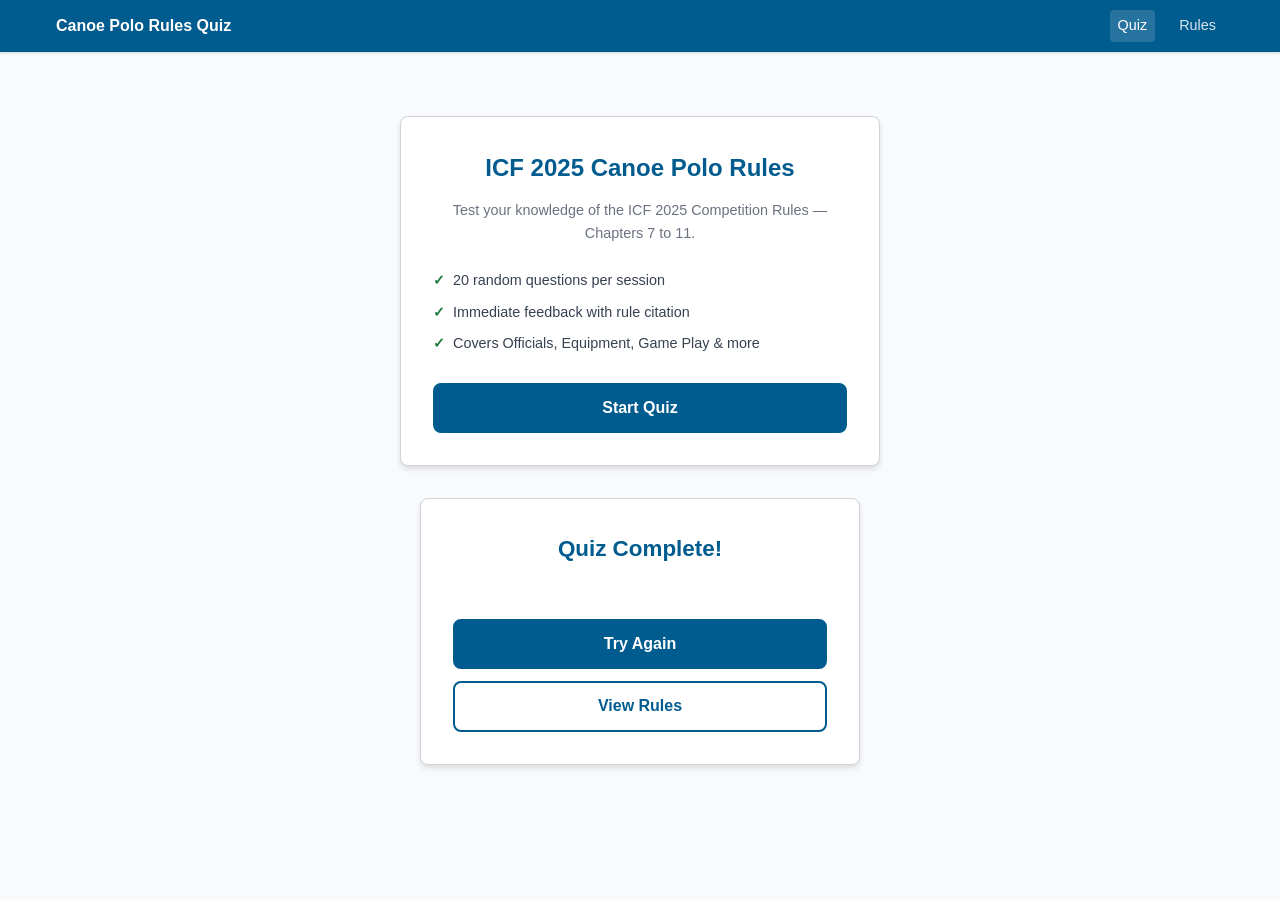
==== docs/index.html @ 1f757c12 "feat: initial Canoe Polo Rules Quiz app Static GitHub Pages app for ICF 2025 canoe polo referee self" ====
<!DOCTYPE html>
<html lang="en">
<head>
  <meta charset="UTF-8">
  <meta name="viewport" content="width=device-width, initial-scale=1.0">
  <title>Canoe Polo Rules Quiz</title>
  <link rel="stylesheet" href="shared.css">
  <link rel="stylesheet" href="quiz.css">
</head>
<body>
  <header class="site-header">
    <div class="header-inner">
      <a href="index.html" class="logo">Canoe Polo Rules Quiz</a>
      <nav class="site-nav">
        <a href="index.html" class="active">Quiz</a>
        <a href="rules.html">Rules</a>
      </nav>
    </div>
  </header>

  <main class="quiz-main" id="quizMain">

    <!-- Start screen -->
    <div id="screenStart" class="screen screen-start">
      <div class="card start-card">
        <h1>ICF 2025 Canoe Polo Rules</h1>
        <p class="subtitle">Test your knowledge of the ICF 2025 Competition Rules — Chapters 7 to 11.</p>
        <ul class="quiz-info">
          <li><span class="info-icon">&#10003;</span> 20 random questions per session</li>
          <li><span class="info-icon">&#10003;</span> Immediate feedback with rule citation</li>
          <li><span class="info-icon">&#10003;</span> Covers Officials, Equipment, Game Play &amp; more</li>
        </ul>
        <button class="btn btn-primary btn-lg" id="btnStart">Start Quiz</button>
      </div>
    </div>

    <!-- Question screen -->
    <div id="screenQuestion" class="screen screen-question" hidden>
      <div class="quiz-progress">
        <div class="progress-text">
          Question <span id="qNum">1</span> of <span id="qTotal">20</span>
        </div>
        <div class="progress-bar" role="progressbar" aria-valuenow="0" aria-valuemin="0" aria-valuemax="20">
          <div class="progress-fill" id="progressFill"></div>
        </div>
      </div>

      <div class="card question-card">
        <div class="question-meta" id="questionMeta"></div>
        <p class="question-text" id="questionText"></p>
        <ul class="options-list" id="optionsList" role="radiogroup" aria-label="Answer options"></ul>
      </div>
    </div>

    <!-- Feedback screen -->
    <div id="screenFeedback" class="screen screen-feedback" hidden>
      <div class="quiz-progress">
        <div class="progress-text">
          Question <span id="fbQNum">1</span> of <span id="fbQTotal">20</span>
        </div>
        <div class="progress-bar">
          <div class="progress-fill" id="fbProgressFill"></div>
        </div>
      </div>

      <div class="card feedback-card" id="feedbackCard">
        <div class="feedback-result" id="feedbackResult"></div>
        <p class="feedback-explanation" id="feedbackExplanation"></p>
        <a class="feedback-rule-link" id="feedbackRuleLink" href="#" target="_blank" rel="noopener" hidden>
          View Rule <span id="feedbackRuleNum"></span> &rarr;
        </a>
      </div>

      <div class="feedback-actions">
        <button class="btn btn-primary" id="btnNext">Next Question</button>
      </div>
    </div>

    <!-- End screen -->
    <div id="screenEnd" class="screen screen-end" hidden>
      <div class="card end-card">
        <h2>Quiz Complete!</h2>
        <div class="score-display">
          <span class="score-fraction" id="scoreFraction"></span>
          <span class="score-percent" id="scorePercent"></span>
        </div>
        <p class="score-message" id="scoreMessage"></p>
        <div class="end-actions">
          <button class="btn btn-primary btn-lg" id="btnRestart">Try Again</button>
          <a class="btn btn-secondary btn-lg" href="rules.html">View Rules</a>
        </div>
      </div>
    </div>

  </main>

  <script src="quiz.js"></script>
</body>
</html>
---- docs/shared.css ----
/* shared.css — Common styles across quiz and rules pages */

*, *::before, *::after {
  box-sizing: border-box;
  margin: 0;
  padding: 0;
}

:root {
  --color-primary: #005b8e;
  --color-primary-dark: #003f63;
  --color-accent: #f0a500;
  --color-correct: #1a7a3b;
  --color-correct-bg: #e6f4ec;
  --color-incorrect: #b91c1c;
  --color-incorrect-bg: #fde8e8;
  --color-neutral: #374151;
  --color-muted: #6b7280;
  --color-border: #d1d5db;
  --color-bg: #f9fafb;
  --color-surface: #ffffff;
  --radius: 8px;
  --shadow: 0 1px 3px rgba(0,0,0,0.1), 0 1px 2px rgba(0,0,0,0.06);
  --shadow-md: 0 4px 6px rgba(0,0,0,0.07), 0 2px 4px rgba(0,0,0,0.06);
  --font: -apple-system, BlinkMacSystemFont, "Segoe UI", Roboto, Helvetica, Arial, sans-serif;
}

body {
  font-family: var(--font);
  color: var(--color-neutral);
  background: var(--color-bg);
  min-height: 100vh;
  line-height: 1.6;
}

/* ── Header ── */
.site-header {
  background: var(--color-primary);
  color: #fff;
  box-shadow: var(--shadow);
  position: sticky;
  top: 0;
  z-index: 100;
}

.header-inner {
  max-width: 1200px;
  margin: 0 auto;
  padding: 0 1rem;
  height: 52px;
  display: flex;
  align-items: center;
  gap: 1.5rem;
}

.logo {
  font-size: 1rem;
  font-weight: 700;
  color: #fff;
  text-decoration: none;
  white-space: nowrap;
}

.logo:hover {
  color: var(--color-accent);
}

.site-nav {
  display: flex;
  gap: 1rem;
  margin-left: auto;
}

.site-nav a {
  color: rgba(255,255,255,0.85);
  text-decoration: none;
  font-size: 0.9rem;
  padding: 0.25rem 0.5rem;
  border-radius: 4px;
  transition: background 0.15s, color 0.15s;
}

.site-nav a:hover,
.site-nav a.active {
  background: rgba(255,255,255,0.15);
  color: #fff;
}

/* ── Utility ── */
.visually-hidden {
  position: absolute;
  width: 1px;
  height: 1px;
  overflow: hidden;
  clip: rect(0,0,0,0);
  white-space: nowrap;
}

button {
  cursor: pointer;
  font-family: var(--font);
}
---- docs/quiz.css ----
/* quiz.css — Quiz app styles */

.quiz-main {
  max-width: 700px;
  margin: 0 auto;
  padding: 2rem 1rem 3rem;
}

/* ── Screens ── */
.screen {}

/* ── Cards ── */
.card {
  background: var(--color-surface);
  border: 1px solid var(--color-border);
  border-radius: var(--radius);
  box-shadow: var(--shadow-md);
  padding: 2rem;
}

/* ── Start screen ── */
.screen-start {
  display: flex;
  justify-content: center;
  padding-top: 2rem;
}

.start-card {
  max-width: 480px;
  width: 100%;
  text-align: center;
}

.start-card h1 {
  font-size: 1.5rem;
  font-weight: 700;
  color: var(--color-primary);
  margin-bottom: 0.75rem;
}

.subtitle {
  color: var(--color-muted);
  font-size: 0.9rem;
  margin-bottom: 1.5rem;
}

.quiz-info {
  list-style: none;
  text-align: left;
  margin-bottom: 1.75rem;
  display: flex;
  flex-direction: column;
  gap: 0.5rem;
}

.quiz-info li {
  font-size: 0.9rem;
  color: var(--color-neutral);
  display: flex;
  align-items: center;
  gap: 0.5rem;
}

.info-icon {
  color: var(--color-correct);
  font-weight: 700;
}

/* ── Progress ── */
.quiz-progress {
  margin-bottom: 1rem;
}

.progress-text {
  font-size: 0.8rem;
  color: var(--color-muted);
  margin-bottom: 0.4rem;
}

.progress-bar {
  height: 6px;
  background: var(--color-border);
  border-radius: 3px;
  overflow: hidden;
}

.progress-fill {
  height: 100%;
  background: var(--color-primary);
  border-radius: 3px;
  transition: width 0.3s ease;
  width: 0%;
}

/* ── Question screen ── */
.question-card {
  padding: 1.75rem;
}

.question-meta {
  font-size: 0.75rem;
  color: var(--color-muted);
  margin-bottom: 0.75rem;
  font-weight: 600;
  text-transform: uppercase;
  letter-spacing: 0.04em;
}

.question-text {
  font-size: 1.05rem;
  font-weight: 600;
  color: var(--color-neutral);
  line-height: 1.5;
  margin-bottom: 1.25rem;
}

/* ── Options ── */
.options-list {
  list-style: none;
  display: flex;
  flex-direction: column;
  gap: 0.6rem;
}

.option-btn {
  width: 100%;
  text-align: left;
  background: var(--color-bg);
  border: 2px solid var(--color-border);
  border-radius: var(--radius);
  padding: 0.75rem 1rem;
  font-size: 0.9rem;
  color: var(--color-neutral);
  transition: border-color 0.15s, background 0.15s;
  line-height: 1.45;
  display: flex;
  align-items: flex-start;
  gap: 0.75rem;
}

.option-btn:hover:not(:disabled) {
  border-color: var(--color-primary);
  background: #f0f7fb;
}

.option-btn:focus-visible {
  outline: 3px solid var(--color-primary);
  outline-offset: 2px;
}

.option-letter {
  flex-shrink: 0;
  font-weight: 700;
  color: var(--color-muted);
  font-size: 0.8rem;
  margin-top: 0.05rem;
}

.option-btn.correct {
  border-color: var(--color-correct);
  background: var(--color-correct-bg);
  color: var(--color-correct);
}

.option-btn.correct .option-letter {
  color: var(--color-correct);
}

.option-btn.incorrect {
  border-color: var(--color-incorrect);
  background: var(--color-incorrect-bg);
  color: var(--color-incorrect);
}

.option-btn.incorrect .option-letter {
  color: var(--color-incorrect);
}

.option-btn:disabled {
  cursor: default;
}

/* ── Feedback screen ── */
.screen-feedback .card {
  padding: 1.75rem;
  margin-bottom: 1rem;
}

.feedback-result {
  font-size: 1rem;
  font-weight: 700;
  margin-bottom: 0.75rem;
  padding: 0.5rem 0.75rem;
  border-radius: 4px;
  display: inline-block;
}

.feedback-result.correct {
  color: var(--color-correct);
  background: var(--color-correct-bg);
}

.feedback-result.incorrect {
  color: var(--color-incorrect);
  background: var(--color-incorrect-bg);
}

.feedback-explanation {
  font-size: 0.9rem;
  line-height: 1.65;
  color: var(--color-neutral);
  margin-bottom: 0.75rem;
}

.feedback-rule-link {
  font-size: 0.82rem;
  color: var(--color-primary);
  text-decoration: none;
  font-weight: 600;
  display: inline-flex;
  align-items: center;
  gap: 0.25rem;
}

.feedback-rule-link:hover {
  text-decoration: underline;
}

.feedback-actions {
  display: flex;
  justify-content: flex-end;
}

/* ── End screen ── */
.screen-end {
  display: flex;
  justify-content: center;
  padding-top: 2rem;
}

.end-card {
  max-width: 440px;
  width: 100%;
  text-align: center;
}

.end-card h2 {
  font-size: 1.4rem;
  font-weight: 700;
  color: var(--color-primary);
  margin-bottom: 1.25rem;
}

.score-display {
  display: flex;
  flex-direction: column;
  align-items: center;
  margin-bottom: 1rem;
}

.score-fraction {
  font-size: 3rem;
  font-weight: 700;
  color: var(--color-primary);
  line-height: 1;
}

.score-percent {
  font-size: 1.2rem;
  color: var(--color-muted);
  margin-top: 0.25rem;
}

.score-message {
  font-size: 0.9rem;
  color: var(--color-muted);
  margin-bottom: 1.75rem;
  line-height: 1.5;
}

.end-actions {
  display: flex;
  flex-direction: column;
  gap: 0.75rem;
}

/* ── Buttons ── */
.btn {
  display: inline-block;
  padding: 0.625rem 1.25rem;
  border-radius: var(--radius);
  font-size: 0.9rem;
  font-weight: 600;
  text-decoration: none;
  text-align: center;
  border: 2px solid transparent;
  transition: background 0.15s, border-color 0.15s, color 0.15s;
  line-height: 1.4;
}

.btn:focus-visible {
  outline: 3px solid var(--color-primary);
  outline-offset: 2px;
}

.btn-primary {
  background: var(--color-primary);
  color: #fff;
  border-color: var(--color-primary);
}

.btn-primary:hover {
  background: var(--color-primary-dark);
  border-color: var(--color-primary-dark);
}

.btn-secondary {
  background: transparent;
  color: var(--color-primary);
  border-color: var(--color-primary);
}

.btn-secondary:hover {
  background: #e8f2f9;
}

.btn-lg {
  padding: 0.75rem 1.75rem;
  font-size: 1rem;
  width: 100%;
}

/* ── Mobile ── */
@media (max-width: 480px) {
  .quiz-main {
    padding: 1.25rem 0.75rem 2rem;
  }

  .card {
    padding: 1.25rem;
  }

  .question-text {
    font-size: 0.95rem;
  }

  .score-fraction {
    font-size: 2.5rem;
  }
}
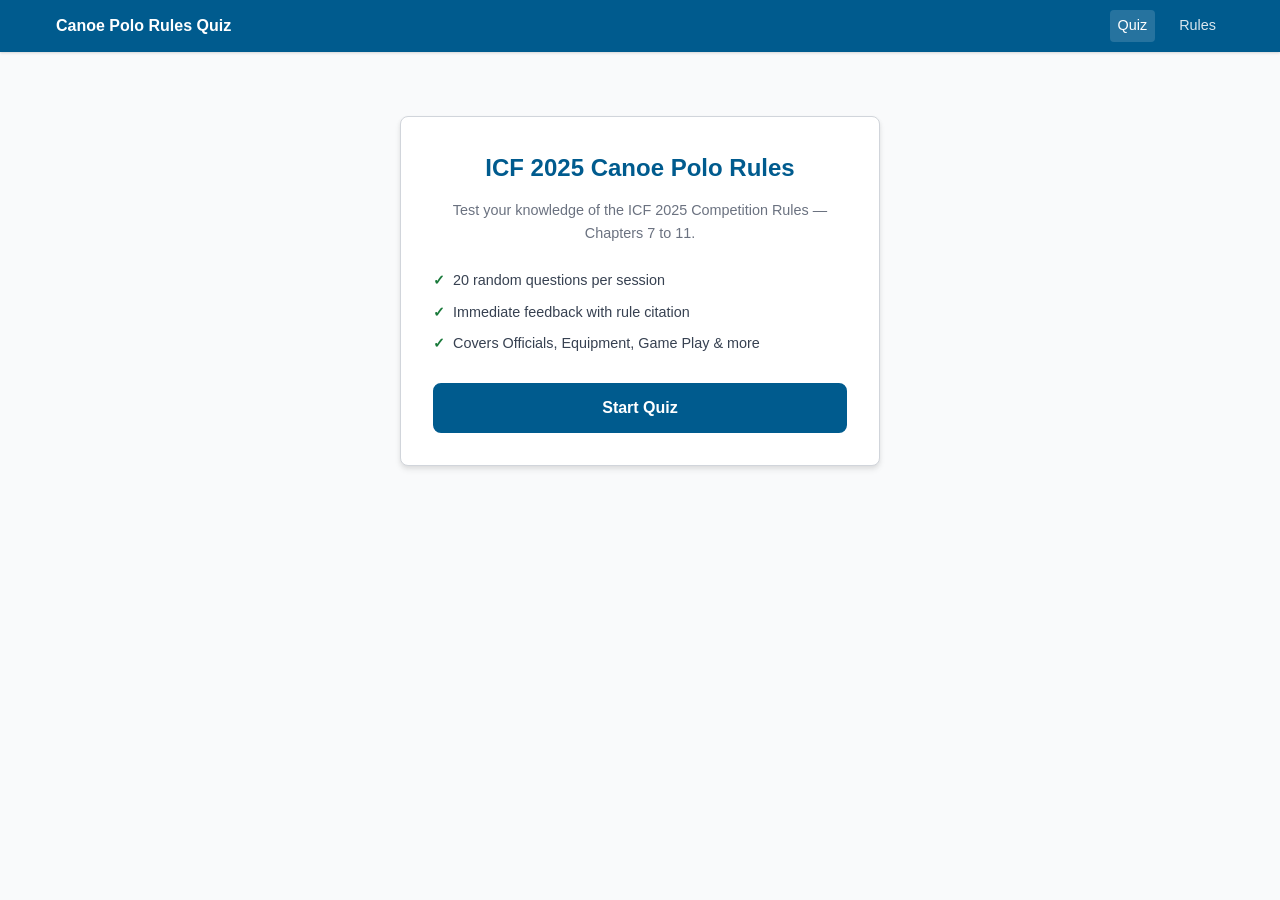
==== commit 033822bf: "feat: add favicon and document solved problems - Add SVG favicon of canoe polo player (helmeted, hol" ====
--- a/docs/index.html
+++ b/docs/index.html
@@ -4,6 +4,9 @@
   <meta charset="UTF-8">
   <meta name="viewport" content="width=device-width, initial-scale=1.0">
   <title>Canoe Polo Rules Quiz</title>
+  <link rel="icon" type="image/svg+xml" href="favicon.svg">
+  <link rel="icon" type="image/png" sizes="32x32" href="favicon-32.png">
+  <link rel="apple-touch-icon" href="apple-touch-icon.png">
   <link rel="stylesheet" href="shared.css">
   <link rel="stylesheet" href="quiz.css">
 </head>
--- a/docs/shared.css
+++ b/docs/shared.css
@@ -100,3 +100,8 @@
   cursor: pointer;
   font-family: var(--font);
 }
+
+/* Ensure the hidden attribute always wins over display rules */
+[hidden] {
+  display: none !important;
+}
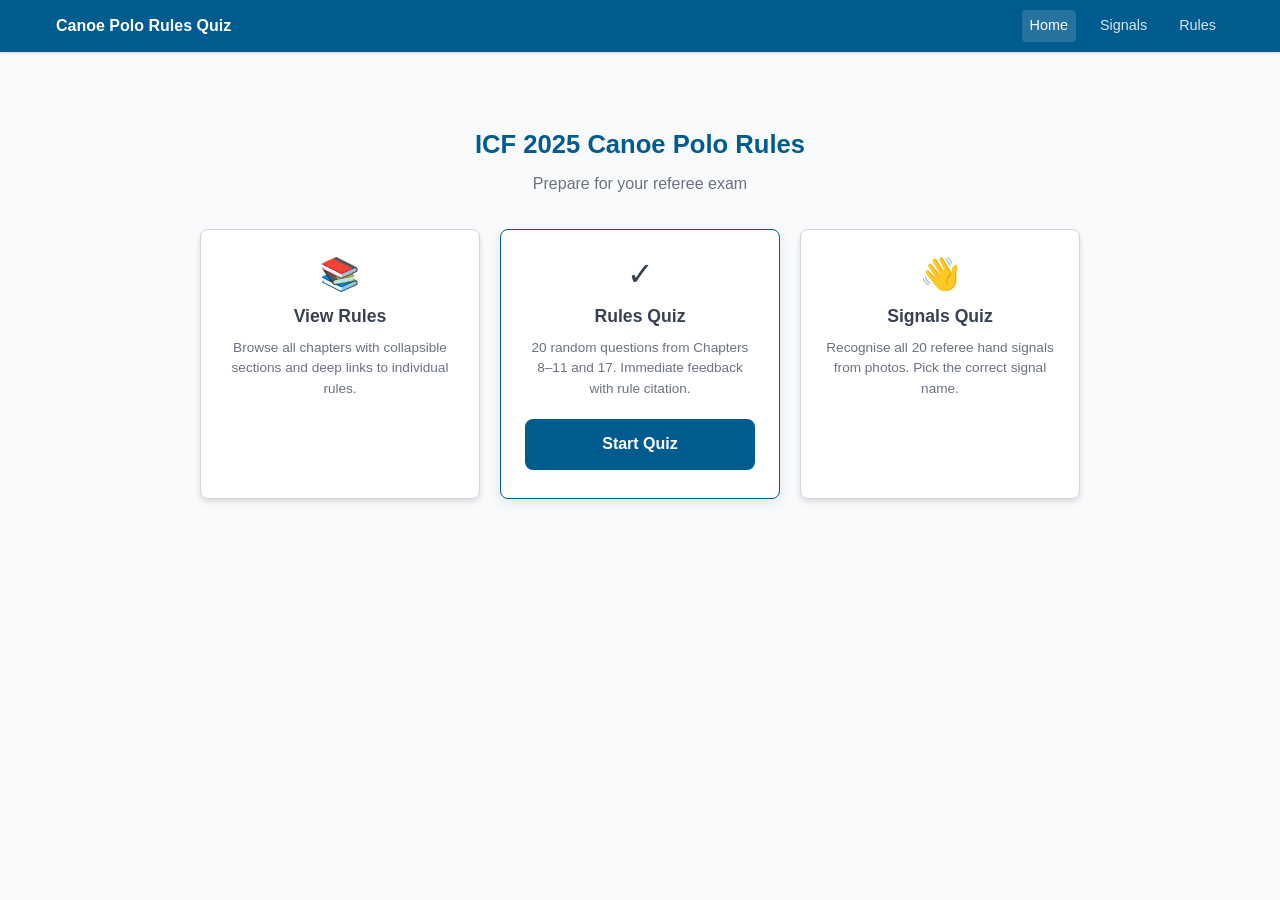
==== commit 6b016ab1: "feat: Signals Quiz, chapter 17, home page redesign, quiz scope update - Remove ch7 questions from th" ====
--- a/docs/index.html
+++ b/docs/index.html
@@ -15,7 +15,8 @@
     <div class="header-inner">
       <a href="index.html" class="logo">Canoe Polo Rules Quiz</a>
       <nav class="site-nav">
-        <a href="index.html" class="active">Quiz</a>
+        <a href="index.html" class="active">Home</a>
+        <a href="signals.html">Signals</a>
         <a href="rules.html">Rules</a>
       </nav>
     </div>
@@ -23,17 +24,31 @@
 
   <main class="quiz-main" id="quizMain">
 
-    <!-- Start screen -->
-    <div id="screenStart" class="screen screen-start">
-      <div class="card start-card">
-        <h1>ICF 2025 Canoe Polo Rules</h1>
-        <p class="subtitle">Test your knowledge of the ICF 2025 Competition Rules — Chapters 7 to 11.</p>
-        <ul class="quiz-info">
-          <li><span class="info-icon">&#10003;</span> 20 random questions per session</li>
-          <li><span class="info-icon">&#10003;</span> Immediate feedback with rule citation</li>
-          <li><span class="info-icon">&#10003;</span> Covers Officials, Equipment, Game Play &amp; more</li>
-        </ul>
-        <button class="btn btn-primary btn-lg" id="btnStart">Start Quiz</button>
+    <!-- Start / Home screen -->
+    <div id="screenStart" class="screen screen-home">
+      <h1 class="home-title">ICF 2025 Canoe Polo Rules</h1>
+      <p class="home-subtitle">Prepare for your referee exam</p>
+      <div class="home-panels">
+
+        <a href="rules.html" class="home-panel home-panel-link">
+          <div class="panel-icon">&#128218;</div>
+          <h2>View Rules</h2>
+          <p>Browse all chapters with collapsible sections and deep links to individual rules.</p>
+        </a>
+
+        <div class="home-panel home-panel-primary">
+          <div class="panel-icon">&#10003;</div>
+          <h2>Rules Quiz</h2>
+          <p>20 random questions from Chapters 8–11 and 17. Immediate feedback with rule citation.</p>
+          <button class="btn btn-primary btn-lg" id="btnStart">Start Quiz</button>
+        </div>
+
+        <a href="signals.html" class="home-panel home-panel-link">
+          <div class="panel-icon">&#128075;</div>
+          <h2>Signals Quiz</h2>
+          <p>Recognise all 20 referee hand signals from photos. Pick the correct signal name.</p>
+        </a>
+
       </div>
     </div>
 
--- a/docs/quiz.css
+++ b/docs/quiz.css
@@ -4,6 +4,10 @@
   max-width: 700px;
   margin: 0 auto;
   padding: 2rem 1rem 3rem;
+}
+
+.quiz-main:has(.screen-home) {
+  max-width: 960px;
 }
 
 /* ── Screens ── */
@@ -330,6 +334,117 @@
   width: 100%;
 }
 
+/* ── Home page panels ── */
+.screen-home {
+  display: flex;
+  flex-direction: column;
+  align-items: center;
+  padding-top: 2.5rem;
+  max-width: 960px;
+  margin-left: auto;
+  margin-right: auto;
+}
+
+.home-title {
+  font-size: 1.6rem;
+  font-weight: 700;
+  color: var(--color-primary);
+  text-align: center;
+  margin-bottom: 0.4rem;
+}
+
+.home-subtitle {
+  font-size: 1rem;
+  color: var(--color-muted);
+  text-align: center;
+  margin-bottom: 2rem;
+}
+
+.home-panels {
+  display: flex;
+  gap: 1.25rem;
+  flex-wrap: wrap;
+  justify-content: center;
+  width: 100%;
+  max-width: 900px;
+}
+
+.home-panel {
+  background: var(--color-surface);
+  border: 1px solid var(--color-border);
+  border-radius: var(--radius);
+  box-shadow: var(--shadow-md);
+  padding: 1.75rem 1.5rem;
+  flex: 1 1 220px;
+  max-width: 280px;
+  display: flex;
+  flex-direction: column;
+  align-items: center;
+  text-align: center;
+  gap: 0.5rem;
+}
+
+.home-panel-link {
+  text-decoration: none;
+  color: inherit;
+  transition: box-shadow 0.15s, border-color 0.15s;
+}
+
+.home-panel-link:hover {
+  border-color: var(--color-primary);
+  box-shadow: 0 4px 12px rgba(0,91,142,0.15);
+}
+
+.home-panel-primary {
+  border-color: var(--color-primary);
+  box-shadow: 0 4px 12px rgba(0,91,142,0.12);
+}
+
+.panel-icon {
+  font-size: 2rem;
+  line-height: 1;
+  margin-bottom: 0.25rem;
+}
+
+.home-panel h2 {
+  font-size: 1.1rem;
+  font-weight: 700;
+  color: var(--color-neutral);
+  margin: 0;
+}
+
+.home-panel p {
+  font-size: 0.85rem;
+  color: var(--color-muted);
+  line-height: 1.5;
+  margin: 0;
+  flex: 1;
+}
+
+.home-panel .btn-lg {
+  margin-top: 0.75rem;
+}
+
+/* ── Signals Quiz ── */
+.signal-photo-wrap {
+  text-align: center;
+  margin-bottom: 1.25rem;
+}
+
+.signal-quiz-img {
+  max-height: 260px;
+  max-width: 100%;
+  border-radius: var(--radius);
+  object-fit: contain;
+}
+
+.sig-feedback-name {
+  font-size: 1rem;
+  font-weight: 700;
+  color: var(--color-neutral);
+  margin-bottom: 0.5rem;
+}
+
 /* ── Mobile ── */
 @media (max-width: 480px) {
   .quiz-main {
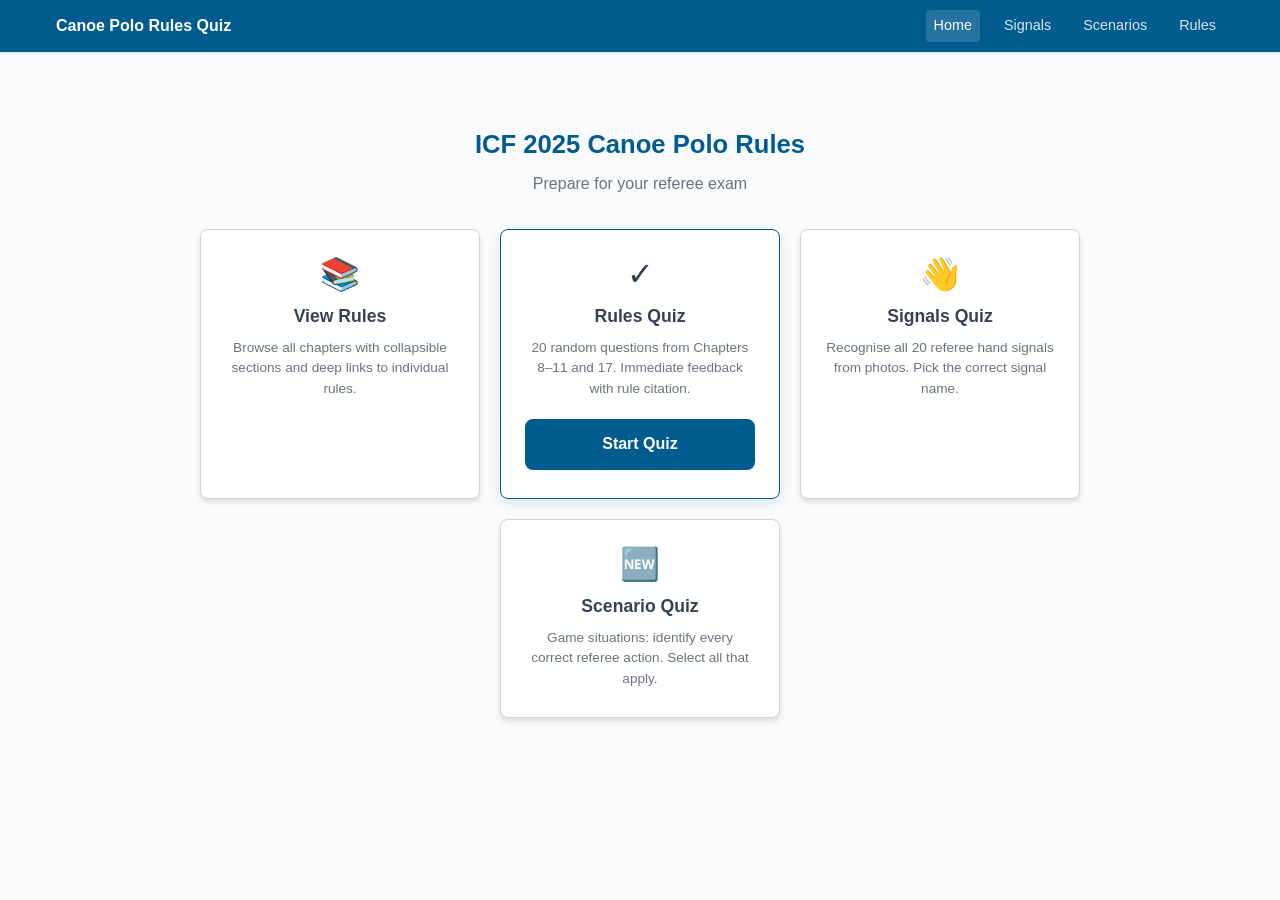
==== commit 2e6fb807: "feat: add Scenario Quiz page with select-all-that-apply checkboxes New scenario.html quiz page tests" ====
--- a/docs/index.html
+++ b/docs/index.html
@@ -7,6 +7,9 @@
   <link rel="icon" type="image/svg+xml" href="favicon.svg">
   <link rel="icon" type="image/png" sizes="32x32" href="favicon-32.png">
   <link rel="apple-touch-icon" href="apple-touch-icon.png">
+  <link rel="manifest" href="manifest.json">
+  <meta name="theme-color" content="#005b8e">
+  <meta name="apple-mobile-web-app-capable" content="yes">
   <link rel="stylesheet" href="shared.css">
   <link rel="stylesheet" href="quiz.css">
 </head>
@@ -17,6 +20,7 @@
       <nav class="site-nav">
         <a href="index.html" class="active">Home</a>
         <a href="signals.html">Signals</a>
+        <a href="scenario.html">Scenarios</a>
         <a href="rules.html">Rules</a>
       </nav>
     </div>
@@ -47,6 +51,12 @@
           <div class="panel-icon">&#128075;</div>
           <h2>Signals Quiz</h2>
           <p>Recognise all 20 referee hand signals from photos. Pick the correct signal name.</p>
+        </a>
+
+        <a href="scenario.html" class="home-panel home-panel-link">
+          <div class="panel-icon">&#127381;</div>
+          <h2>Scenario Quiz</h2>
+          <p>Game situations: identify every correct referee action. Select all that apply.</p>
         </a>
 
       </div>
@@ -113,5 +123,30 @@
   </main>
 
   <script src="quiz.js"></script>
+
+  <div id="swUpdateBanner" hidden>
+    <span>New version available.</span>
+    <button id="swUpdateReload">Reload</button>
+  </div>
+  <script>
+    if ('serviceWorker' in navigator) {
+      navigator.serviceWorker.register('/CanoePoloRules/sw.js').then(reg => {
+        reg.addEventListener('updatefound', () => {
+          const newWorker = reg.installing;
+          newWorker.addEventListener('statechange', () => {
+            if (newWorker.state === 'installed' && navigator.serviceWorker.controller) {
+              document.getElementById('swUpdateBanner').hidden = false;
+            }
+          });
+        });
+      });
+      document.getElementById('swUpdateReload').addEventListener('click', () => {
+        navigator.serviceWorker.getRegistration().then(reg => {
+          if (reg && reg.waiting) reg.waiting.postMessage({ type: 'SKIP_WAITING' });
+        });
+        window.location.reload();
+      });
+    }
+  </script>
 </body>
 </html>
--- a/docs/shared.css
+++ b/docs/shared.css
@@ -14,6 +14,8 @@
   --color-correct-bg: #e6f4ec;
   --color-incorrect: #b91c1c;
   --color-incorrect-bg: #fde8e8;
+  --color-missed:    #b45309;
+  --color-missed-bg: #fef3c7;
   --color-neutral: #374151;
   --color-muted: #6b7280;
   --color-border: #d1d5db;
@@ -105,3 +107,31 @@
 [hidden] {
   display: none !important;
 }
+
+/* ── SW Update Banner ── */
+#swUpdateBanner {
+  position: fixed;
+  bottom: 0;
+  left: 0;
+  right: 0;
+  background: var(--color-primary);
+  color: #fff;
+  display: flex;
+  align-items: center;
+  justify-content: space-between;
+  padding: 0.75rem 1.25rem;
+  font-size: 0.875rem;
+  z-index: 9999;
+}
+
+#swUpdateReload {
+  background: #fff;
+  color: var(--color-primary);
+  border: none;
+  border-radius: 4px;
+  padding: 0.375rem 0.75rem;
+  font-size: 0.8rem;
+  font-weight: 600;
+  cursor: pointer;
+  flex-shrink: 0;
+}
--- a/docs/quiz.css
+++ b/docs/quiz.css
@@ -142,9 +142,11 @@
   gap: 0.75rem;
 }
 
-.option-btn:hover:not(:disabled) {
-  border-color: var(--color-primary);
-  background: #f0f7fb;
+@media (hover: hover) {
+  .option-btn:hover:not(:disabled) {
+    border-color: var(--color-primary);
+    background: #f0f7fb;
+  }
 }
 
 .option-btn:focus-visible {
@@ -445,6 +447,52 @@
   margin-bottom: 0.5rem;
 }
 
+/* ── Mobile home panels ── */
+@media (max-width: 600px) {
+  .screen-home {
+    padding-top: 1rem;
+  }
+
+  .home-title {
+    font-size: 1.3rem;
+  }
+
+  .home-subtitle {
+    font-size: 0.9rem;
+    margin-bottom: 1rem;
+  }
+
+  .home-panels {
+    gap: 0.5rem;
+  }
+
+  .home-panel {
+    padding: 0.875rem 1.25rem;
+    max-width: 100%;
+    flex: 1 1 100%;
+    gap: 0.35rem;
+  }
+
+  .panel-icon {
+    font-size: 1.5rem;
+    margin-bottom: 0;
+  }
+
+  .home-panel h2 {
+    font-size: 1rem;
+  }
+
+  .home-panel p {
+    display: none;
+  }
+
+  .home-panel .btn-lg {
+    margin-top: 0.5rem;
+    padding: 0.625rem 1.25rem;
+    font-size: 0.9rem;
+  }
+}
+
 /* ── Mobile ── */
 @media (max-width: 480px) {
   .quiz-main {
